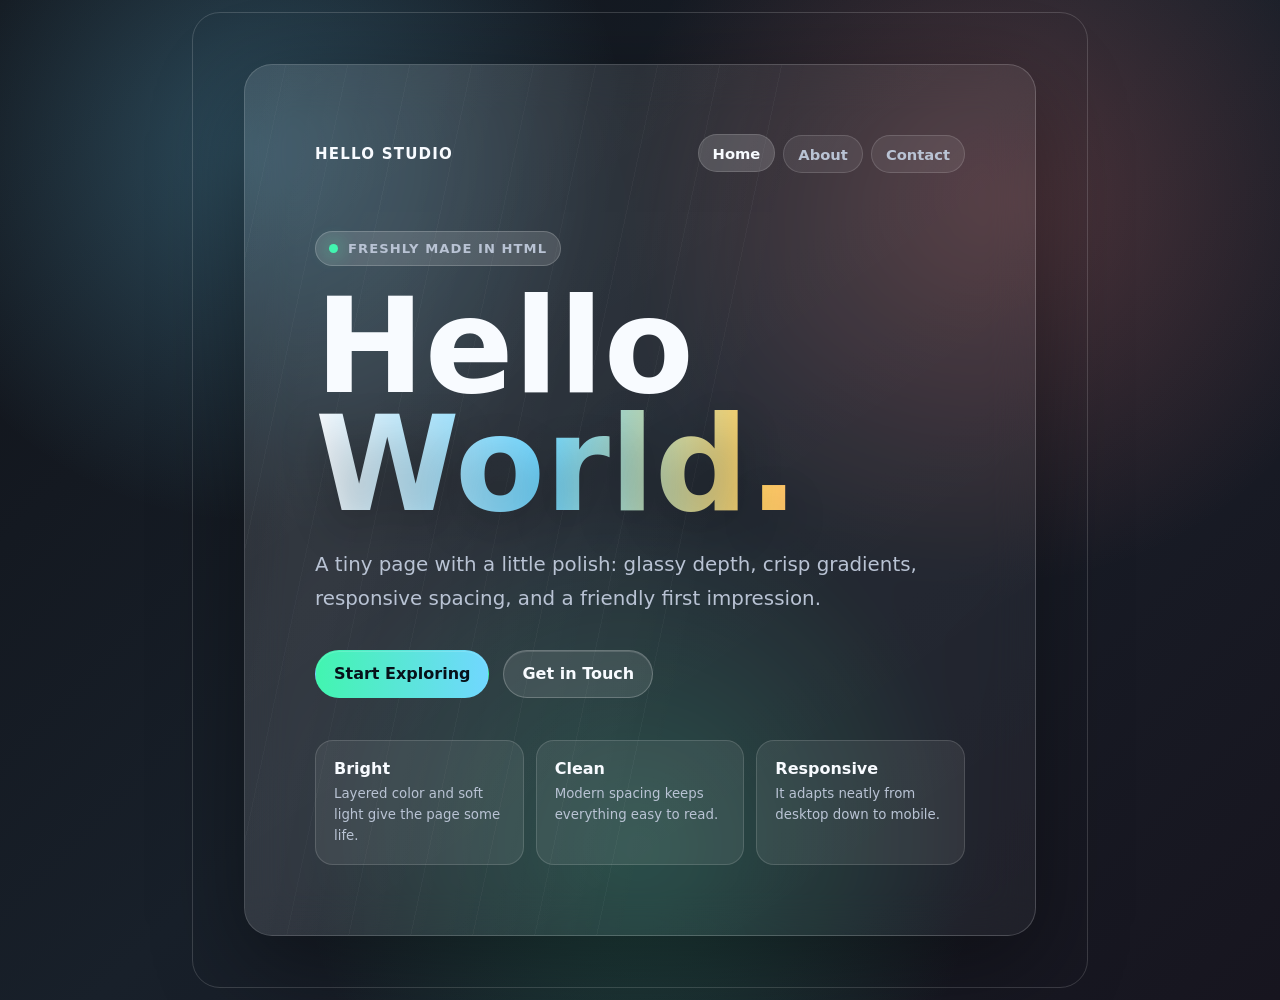
==== index.html @ f55e9397 "index file name change" ====
<!DOCTYPE html>
<html lang="en">
<head>
  <meta charset="UTF-8">
  <meta name="viewport" content="width=device-width, initial-scale=1.0">
  <title>Hello World</title>
  <link rel="stylesheet" href="styles.css">
</head>
<body>
  <main class="stage" aria-label="Hello World landing page">
    <div class="glow-line"></div>
    <section class="card">
      <div class="content">
        <nav class="nav" aria-label="Main navigation">
          <a class="brand" href="index.html">Hello Studio</a>
          <div class="nav-links">
            <a class="active" href="index.html">Home</a>
            <a href="about.html">About</a>
            <a href="contact.html">Contact</a>
          </div>
        </nav>

        <div class="eyebrow"><span class="spark"></span> Freshly made in HTML</div>
        <h1>Hello <span>World.</span></h1>
        <p>
          A tiny page with a little polish: glassy depth, crisp gradients, responsive spacing,
          and a friendly first impression.
        </p>
        <div class="actions">
          <a class="button primary" href="about.html">Start Exploring</a>
          <a class="button" href="contact.html">Get in Touch</a>
        </div>
        <div class="chips" aria-label="Highlights">
          <article class="chip">
            <strong>Bright</strong>
            <small>Layered color and soft light give the page some life.</small>
          </article>
          <article class="chip">
            <strong>Clean</strong>
            <small>Modern spacing keeps everything easy to read.</small>
          </article>
          <article class="chip">
            <strong>Responsive</strong>
            <small>It adapts neatly from desktop down to mobile.</small>
          </article>
        </div>
      </div>
    </section>
  </main>
</body>
</html>
---- styles.css ----
:root {
  color-scheme: dark;
  --bg: #101218;
  --panel: rgba(255, 255, 255, 0.08);
  --panel-strong: rgba(255, 255, 255, 0.14);
  --text: #f8fbff;
  --muted: #b9c3d4;
  --mint: #42f5b0;
  --coral: #ff7a78;
  --gold: #ffd166;
  --sky: #71d7ff;
}

* {
  box-sizing: border-box;
}

body {
  margin: 0;
  min-height: 100vh;
  display: grid;
  place-items: center;
  overflow-x: hidden;
  background:
    radial-gradient(circle at 20% 15%, rgba(113, 215, 255, 0.28), transparent 28%),
    radial-gradient(circle at 78% 20%, rgba(255, 122, 120, 0.24), transparent 30%),
    radial-gradient(circle at 50% 85%, rgba(66, 245, 176, 0.20), transparent 32%),
    linear-gradient(135deg, #101218 0%, #18202a 48%, #17151f 100%);
  color: var(--text);
  font-family: Inter, ui-sans-serif, system-ui, -apple-system, BlinkMacSystemFont, "Segoe UI", sans-serif;
}

.stage {
  width: min(92vw, 920px);
  padding: clamp(24px, 6vw, 64px);
  position: relative;
}

.glow-line {
  position: absolute;
  inset: 12px;
  border: 1px solid rgba(255, 255, 255, 0.16);
  border-radius: 28px;
  pointer-events: none;
}

.card {
  position: relative;
  padding: clamp(30px, 7vw, 70px);
  border: 1px solid rgba(255, 255, 255, 0.18);
  border-radius: 28px;
  background: linear-gradient(145deg, var(--panel), rgba(255, 255, 255, 0.04));
  box-shadow: 0 28px 90px rgba(0, 0, 0, 0.38);
  backdrop-filter: blur(22px);
  overflow: hidden;
}

.card::before {
  content: "";
  position: absolute;
  inset: 0;
  background:
    linear-gradient(90deg, transparent, rgba(255, 255, 255, 0.10), transparent),
    repeating-linear-gradient(90deg, rgba(255, 255, 255, 0.045) 0 1px, transparent 1px 62px);
  transform: skewX(-12deg) translateX(-38%);
  opacity: 0.65;
}

.content {
  position: relative;
  z-index: 1;
}

.nav {
  display: flex;
  flex-wrap: wrap;
  align-items: center;
  justify-content: space-between;
  gap: 16px;
  margin-bottom: clamp(34px, 6vw, 58px);
}

.brand {
  color: var(--text);
  font-size: 0.94rem;
  font-weight: 900;
  text-decoration: none;
  text-transform: uppercase;
  letter-spacing: 0.08em;
}

.nav-links {
  display: flex;
  flex-wrap: wrap;
  gap: 8px;
}

.nav-links a {
  display: inline-flex;
  align-items: center;
  justify-content: center;
  min-height: 38px;
  padding: 0 14px;
  border: 1px solid rgba(255, 255, 255, 0.14);
  border-radius: 999px;
  background: rgba(255, 255, 255, 0.08);
  color: var(--muted);
  font-size: 0.92rem;
  font-weight: 800;
  text-decoration: none;
  transition: transform 180ms ease, background 180ms ease, color 180ms ease;
}

.nav-links a:hover,
.nav-links a.active {
  transform: translateY(-1px);
  background: rgba(255, 255, 255, 0.16);
  color: var(--text);
}

.eyebrow {
  display: inline-flex;
  align-items: center;
  gap: 10px;
  margin-bottom: 22px;
  padding: 9px 13px;
  border: 1px solid rgba(255, 255, 255, 0.18);
  border-radius: 999px;
  background: var(--panel-strong);
  color: var(--muted);
  font-size: 0.82rem;
  font-weight: 700;
  text-transform: uppercase;
  letter-spacing: 0.08em;
}

.spark {
  width: 9px;
  height: 9px;
  border-radius: 50%;
  background: var(--mint);
  box-shadow: 0 0 18px var(--mint);
}

h1 {
  margin: 0;
  font-size: clamp(3.3rem, 11vw, 8.2rem);
  line-height: 0.9;
  letter-spacing: 0;
}

h1 span {
  display: block;
  background: linear-gradient(90deg, var(--text), var(--sky) 35%, var(--gold) 68%, var(--coral));
  -webkit-background-clip: text;
  background-clip: text;
  color: transparent;
  text-shadow: 0 18px 44px rgba(0, 0, 0, 0.24);
}

p {
  max-width: 660px;
  margin: 24px 0 0;
  color: var(--muted);
  font-size: clamp(1rem, 2.1vw, 1.24rem);
  line-height: 1.7;
}

.actions {
  display: flex;
  flex-wrap: wrap;
  gap: 14px;
  margin-top: 34px;
}

.button {
  display: inline-flex;
  align-items: center;
  justify-content: center;
  min-height: 48px;
  padding: 0 18px;
  border: 1px solid rgba(255, 255, 255, 0.22);
  border-radius: 999px;
  background: rgba(255, 255, 255, 0.10);
  color: var(--text);
  font-weight: 800;
  text-decoration: none;
  box-shadow: inset 0 1px 0 rgba(255, 255, 255, 0.14);
  transition: transform 180ms ease, background 180ms ease;
}

.button.primary {
  border-color: transparent;
  background: linear-gradient(90deg, var(--mint), var(--sky));
  color: #071119;
}

.button:hover {
  transform: translateY(-2px);
  background: rgba(255, 255, 255, 0.16);
}

.button.primary:hover {
  background: linear-gradient(90deg, var(--gold), var(--coral));
}

.chips {
  display: grid;
  grid-template-columns: repeat(3, 1fr);
  gap: 12px;
  margin-top: 42px;
}

.chip {
  min-height: 88px;
  padding: 18px;
  border: 1px solid rgba(255, 255, 255, 0.14);
  border-radius: 18px;
  background: rgba(255, 255, 255, 0.075);
}

.chip strong {
  display: block;
  margin-bottom: 5px;
  color: var(--text);
  font-size: 1rem;
}

.chip small,
.contact-list span {
  color: var(--muted);
  line-height: 1.5;
}

.split {
  display: grid;
  grid-template-columns: 1.05fr 0.95fr;
  gap: 24px;
  align-items: start;
  margin-top: 38px;
}

.note {
  min-height: 100%;
  padding: 24px;
  border: 1px solid rgba(255, 255, 255, 0.14);
  border-radius: 20px;
  background: rgba(255, 255, 255, 0.075);
}

.note h2 {
  margin: 0 0 12px;
  font-size: 1.28rem;
}

.note p {
  margin-top: 0;
  font-size: 1rem;
}

.contact-list {
  display: grid;
  gap: 14px;
  margin-top: 34px;
}

.contact-row {
  display: grid;
  grid-template-columns: 96px 1fr;
  gap: 16px;
  align-items: center;
  padding: 16px;
  border: 1px solid rgba(255, 255, 255, 0.14);
  border-radius: 18px;
  background: rgba(255, 255, 255, 0.075);
}

.contact-row strong {
  color: var(--gold);
}

@media (max-width: 700px) {
  body {
    place-items: start center;
  }

  .stage {
    padding: 18px;
  }

  .card,
  .glow-line {
    border-radius: 22px;
  }

  .nav {
    align-items: flex-start;
    flex-direction: column;
  }

  .nav-links,
  .nav-links a,
  .actions,
  .button {
    width: 100%;
  }

  .chips,
  .split {
    grid-template-columns: 1fr;
  }

  .actions {
    flex-direction: column;
  }

  .contact-row {
    grid-template-columns: 1fr;
    gap: 6px;
  }
}
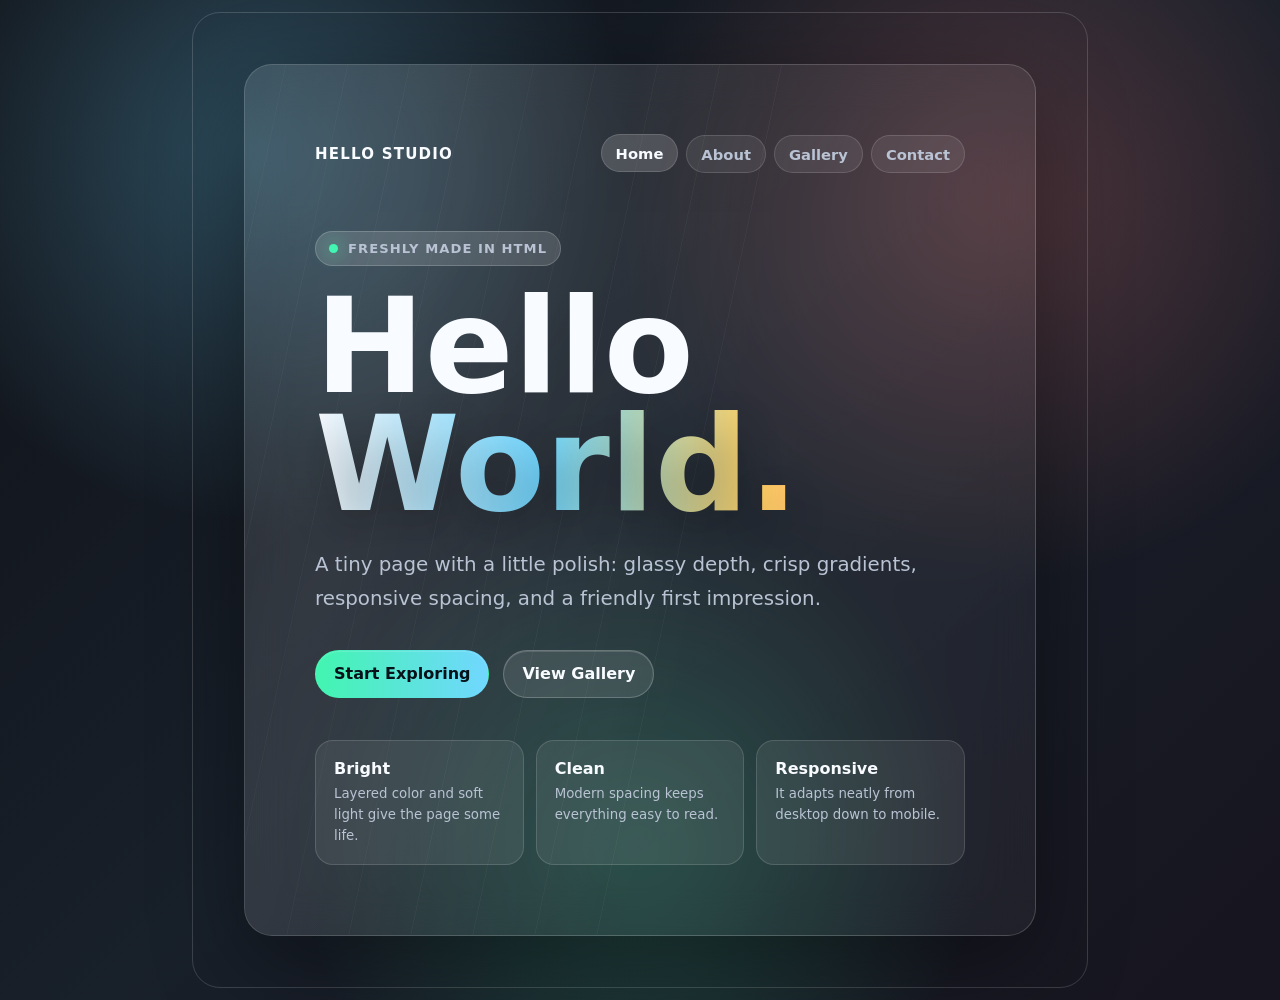
==== commit 6cf39c98: "gallary page created" ====
--- a/index.html
+++ b/index.html
@@ -16,6 +16,7 @@
           <div class="nav-links">
             <a class="active" href="index.html">Home</a>
             <a href="about.html">About</a>
+            <a href="gallery.html">Gallery</a>
             <a href="contact.html">Contact</a>
           </div>
         </nav>
@@ -28,7 +29,7 @@
         </p>
         <div class="actions">
           <a class="button primary" href="about.html">Start Exploring</a>
-          <a class="button" href="contact.html">Get in Touch</a>
+          <a class="button" href="gallery.html">View Gallery</a>
         </div>
         <div class="chips" aria-label="Highlights">
           <article class="chip">
--- a/styles.css
+++ b/styles.css
@@ -279,6 +279,85 @@
   color: var(--gold);
 }
 
+.gallery-grid {
+  display: grid;
+  grid-template-columns: repeat(4, 1fr);
+  gap: 14px;
+  margin-top: 38px;
+}
+
+.gallery-tile {
+  min-height: 250px;
+  display: flex;
+  flex-direction: column;
+  justify-content: flex-end;
+  gap: 8px;
+  padding: 16px;
+  border: 1px solid rgba(255, 255, 255, 0.15);
+  border-radius: 20px;
+  background: rgba(255, 255, 255, 0.075);
+  overflow: hidden;
+  position: relative;
+}
+
+.gallery-tile::before {
+  content: "";
+  position: absolute;
+  inset: 0;
+  background: linear-gradient(180deg, transparent 30%, rgba(0, 0, 0, 0.52));
+  z-index: 1;
+}
+
+.gallery-tile strong,
+.gallery-tile span {
+  position: relative;
+  z-index: 2;
+}
+
+.gallery-tile strong {
+  color: var(--text);
+  font-size: 1.02rem;
+}
+
+.gallery-tile span {
+  color: var(--muted);
+  font-size: 0.88rem;
+  line-height: 1.45;
+}
+
+.tile-art {
+  position: absolute;
+  inset: 0;
+  opacity: 0.95;
+}
+
+.tile-sky .tile-art {
+  background:
+    radial-gradient(circle at 24% 24%, rgba(255, 255, 255, 0.85), transparent 12%),
+    linear-gradient(135deg, #12324a, #71d7ff 55%, #42f5b0);
+}
+
+.tile-gold .tile-art {
+  background:
+    repeating-linear-gradient(135deg, rgba(255, 255, 255, 0.16) 0 10px, transparent 10px 24px),
+    linear-gradient(135deg, #4a2d16, #ffd166 54%, #ff7a78);
+}
+
+.tile-mint .tile-art {
+  background:
+    radial-gradient(circle at 70% 25%, rgba(255, 255, 255, 0.65), transparent 16%),
+    radial-gradient(circle at 25% 72%, rgba(113, 215, 255, 0.65), transparent 24%),
+    linear-gradient(135deg, #102f31, #42f5b0);
+}
+
+.tile-coral .tile-art {
+  background:
+    linear-gradient(90deg, rgba(255, 255, 255, 0.16) 1px, transparent 1px),
+    linear-gradient(0deg, rgba(255, 255, 255, 0.12) 1px, transparent 1px),
+    linear-gradient(135deg, #421a2a, #ff7a78 58%, #ffd166);
+  background-size: 22px 22px, 22px 22px, auto;
+}
+
 @media (max-width: 700px) {
   body {
     place-items: start center;
@@ -306,6 +385,7 @@
   }
 
   .chips,
+  .gallery-grid,
   .split {
     grid-template-columns: 1fr;
   }
